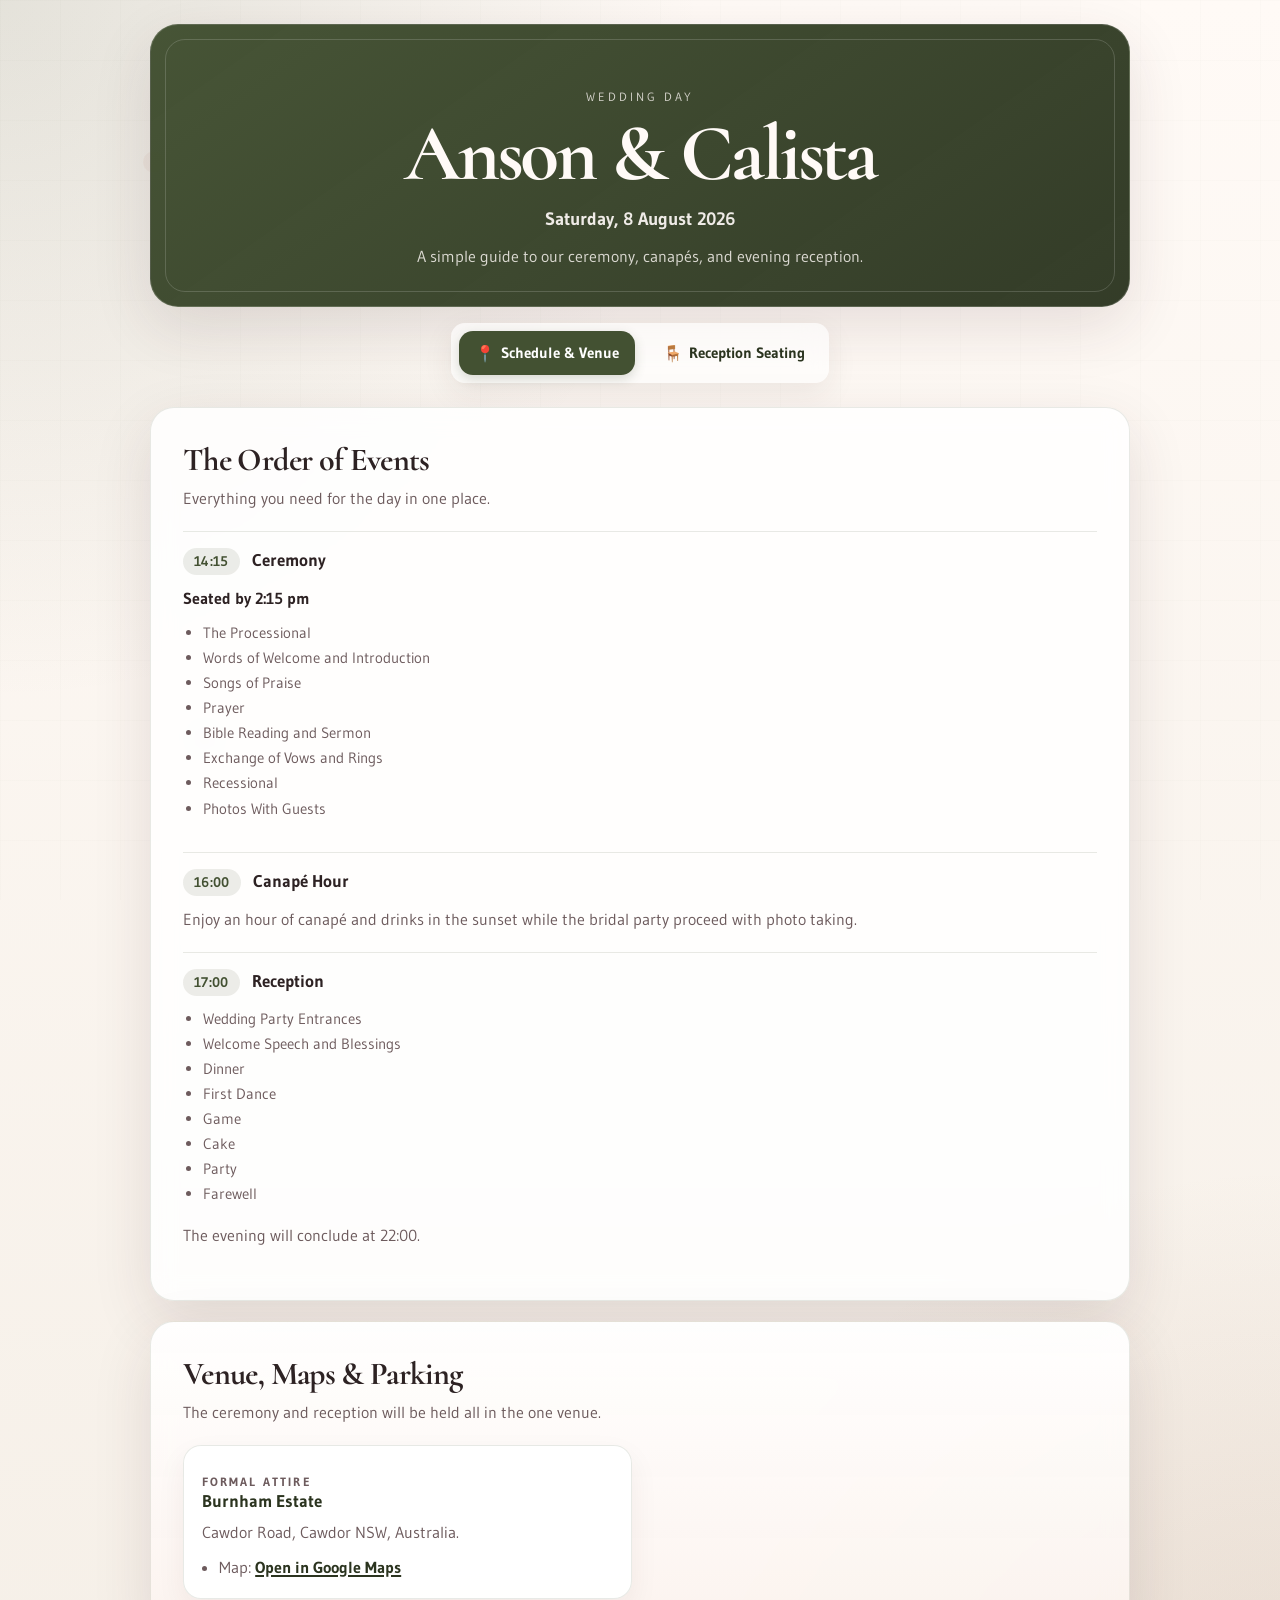
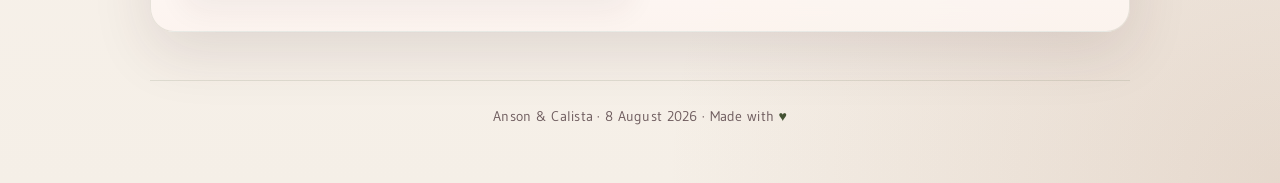
==== index.html @ cc0a95e4 "Update to emoji display and floorplan.jpg" ====
<!DOCTYPE html>
<html lang="en">

<head>
    <meta charset="UTF-8">
    <meta name="viewport" content="width=device-width, initial-scale=1.0">
    <title>Reception | Anson &amp; Calista</title>
    <meta name="theme-color" content="#7a2230">
    <link rel="preconnect" href="https://fonts.googleapis.com">
    <link rel="preconnect" href="https://fonts.gstatic.com" crossorigin>
    <link
        href="https://fonts.googleapis.com/css2?family=Battambang:wght@400;700&family=Gudea:wght@400;600;700&family=Cormorant:wght@400;700&display=swap"
        rel="stylesheet">
    <link rel="stylesheet" href="style.css">
    <style>
        #lang-toggle {
            display: none !important;
        }
    </style>
</head>

<body>
    <header class="hero hero-maroon">
        <p class="eyebrow">Wedding Day</p>
        <h1>Anson &amp; Calista</h1>
        <p class="date">Saturday, 8 August 2026</p>
        <p class="subtitle">A simple guide to our ceremony, canapés, and evening reception.</p>
    </header>

    <nav class="top-nav">
        <a href="index.html" class="active"><i class="nav-icon">📍 </i><span>Schedule &amp; Venue</span></a>
        <a href="seating.html"><i class="nav-icon">🪑</i><span data-i18n="nav-seating">Reception Seating</span></a>
    </nav>

    <main class="container flow-layout">
        <section class="panel fade-in" style="--delay: 0s">
            <div class="section-heading">
                <h2>The Order of Events</h2>
                <p>Everything you need for the day in one place.</p>
            </div>

            <div class="schedule-item">
                <h3><span class="time-pill">14:15</span> Ceremony</h3>
                <p><strong>Seated by 2:15 pm</strong></p>
                <ul
                    style="padding-left: 1.25rem; font-family: 'Gudea', sans-serif; font-size: 0.95rem; color: var(--muted); line-height: 1.65; margin-top: 0.5rem;">
                    <li>The Processional</li>
                    <li>Words of Welcome and Introduction</li>
                    <li>Songs of Praise</li>
                    <li>Prayer</li>
                    <li>Bible Reading and Sermon</li>
                    <li>Exchange of Vows and Rings</li>
                    <li>Recessional</li>
                    <li>Photos With Guests</li>
                </ul>
            </div>

            <div class="schedule-item">
                <h3><span class="time-pill">16:00</span> Canapé Hour</h3>
                <p>Enjoy an hour of canapé and drinks in the sunset while the bridal party proceed with photo taking.
                </p>
            </div>

            <div class="schedule-item">
                <h3><span class="time-pill">17:00</span> Reception</h3>
                <ul
                    style="padding-left: 1.25rem; font-family: 'Gudea', sans-serif; font-size: 0.95rem; color: var(--muted); line-height: 1.65; margin-top: 0.5rem;">
                    <li>Wedding Party Entrances</li>
                    <li>Welcome Speech and Blessings</li>
                    <li>Dinner</li>
                    <li>First Dance</li>
                    <li>Game</li>
                    <li>Cake</li>
                    <li>Party</li>
                    <li>Farewell</li>
                </ul>
                <p style="margin-top: 0.5rem;">The evening will conclude at 22:00.</p>
            </div>
        </section>

        <section class="panel venue-panel fade-in" style="--delay: 0.1s">
            <div class="section-heading">
                <h2>Venue, Maps &amp; Parking</h2>
                <p>The ceremony and reception will be held all in the one venue.</p>
            </div>

            <div class="venue-grid">
                <article class="venue-card">
                    <p class="venue-label">Formal Attire</p>
                    <h3>Burnham Estate</h3>
                    <p>Cawdor Road, Cawdor NSW, Australia.</p>
                    <ul class="info-list">
                        <li><span>Map:</span> <a
                                href="https://www.google.com/maps/place/Burnham+Estate/@-34.0811086,150.6763305,17z/data=!3m1!4b1!4m6!3m5!1s0x6b12fa01caa38a05:0xdce3cdbed5970e9a!8m2!3d-34.0811086!4d150.6763305!16s%2Fg%2F11bw5zt7sg?entry=ttu&g_ep=EgoyMDI2MDcwNi4wIKXMDSoASAFQAw%3D%3D"
                                target="_blank" rel="noopener noreferrer">Open in Google Maps</a></li>
                    </ul>
                </article>
            </div>
        </section>
    </main>

    <footer>
        <span>Anson &amp; Calista &middot; 8 August 2026 &middot; Made with</span> <i class="footer-heart">&hearts;</i>
    </footer>

    <script src="../translations.js"></script>
    <script>
        // â”€â”€ Scroll fade-in â”€â”€
        (function () {
            const observer = new IntersectionObserver((entries) => {
                entries.forEach(entry => {
                    if (entry.isIntersecting) {
                        entry.target.classList.add('visible');
                        observer.unobserve(entry.target);
                    }
                });
            }, { threshold: 0.08 });

            document.querySelectorAll('.fade-in').forEach(el => observer.observe(el));
        })();
    </script>
</body>

</html>
---- style.css ----
﻿:root {
    --bg: #f5efe7;
    --surface: rgba(255, 255, 255, 0.86);
    --surface-strong: #ffffff;
    --text: #2d2223;
    --muted: #6d5b5d;
    --brand: #435132;
    --brand-dark: #2b341f;
    --border: rgba(67, 81, 50, 0.12);
    --shadow: 0 20px 60px rgba(68, 35, 40, 0.12);
}

* {
    box-sizing: border-box;
}

body {
    margin: 0;
    min-height: 100vh;
    font-family: "Cormorant", Georgia, serif;
    color: var(--text);
    text-align: center;
    background:
        radial-gradient(circle at top left, rgba(67, 81, 50, 0.14), transparent 32%),
        radial-gradient(circle at bottom right, rgba(160, 115, 87, 0.18), transparent 28%),
        linear-gradient(180deg, #fffaf6 0%, var(--bg) 100%);
}

body::before {
    content: "";
    position: fixed;
    inset: 0;
    pointer-events: none;
    background-image:
        radial-gradient(circle at 12% 18%, rgba(196, 151, 120, 0.22) 0 10px, transparent 11px),
        radial-gradient(circle at 84% 12%, rgba(67, 81, 50, 0.18) 0 14px, transparent 15px),
        radial-gradient(circle at 16% 82%, rgba(67, 81, 50, 0.14) 0 12px, transparent 13px),
        radial-gradient(circle at 78% 78%, rgba(196, 151, 120, 0.18) 0 11px, transparent 12px),
        linear-gradient(rgba(67, 81, 50, 0.03) 1px, transparent 1px),
        linear-gradient(90deg, rgba(67, 81, 50, 0.03) 1px, transparent 1px);
    background-size: 100% 100%, 100% 100%, 100% 100%, 100% 100%, 60px 60px, 60px 60px;
    opacity: 0.38;
}

.hero,
.top-nav,
.container,
footer {
    position: relative;
    z-index: 1;
}

/* â”€â”€â”€ Hero â”€â”€â”€ */

.hero {
    max-width: 980px;
    margin: 1.5rem auto 0;
    padding: 4rem 1.5rem 2.25rem;
    color: #fffaf7;
    background: linear-gradient(145deg, rgba(40, 24, 22, 0.18), rgba(40, 24, 22, 0.34));
    border: 1px solid rgba(255, 255, 255, 0.16);
    border-radius: 28px;
    box-shadow: var(--shadow);
    overflow: hidden;
}

.hero-photo {
    min-height: 42rem;
    display: flex;
    align-items: flex-end;
    justify-content: flex-start;
    background-image:
        linear-gradient(180deg, rgba(33, 18, 16, 0.08) 0%, rgba(33, 18, 16, 0.52) 100%),
        url("../images/CarmenVitou39.JPG");
    background-size: cover;
    background-position: center center;
}

.hero-maroon {
    background: linear-gradient(145deg, rgba(67, 81, 50, 0.98), rgba(43, 52, 31, 0.96));
}

.hero-menu {
    background:
        radial-gradient(ellipse at 20% 0%, rgba(196, 130, 100, 0.35) 0%, transparent 50%),
        radial-gradient(ellipse at 80% 100%, rgba(160, 90, 70, 0.25) 0%, transparent 50%),
        radial-gradient(circle at 50% 50%, rgba(255, 255, 255, 0.06) 0%, transparent 70%),
        linear-gradient(145deg, #435132 0%, #2b341f 40%, #3d1018 70%, #4a1a24 100%);
}

.hero-menu::before {
    content: "";
    position: absolute;
    inset: 0;
    background-image:
        radial-gradient(circle at 25% 30%, rgba(255, 215, 180, 0.08) 0 60px, transparent 61px),
        radial-gradient(circle at 75% 70%, rgba(255, 215, 180, 0.06) 0 40px, transparent 41px),
        radial-gradient(circle at 50% 10%, rgba(255, 255, 255, 0.04) 0 30px, transparent 31px);
    pointer-events: none;
    border-radius: 28px;
}

.hero-copy {
    position: relative;
    z-index: 1;
    width: min(100%, 36rem);
    text-align: left;
    padding: 1.2rem 1rem 1rem 0.25rem;
}

/* Hero text entrance animation */
@keyframes heroSlideUp {
    from {
        opacity: 0;
        transform: translateY(28px);
    }

    to {
        opacity: 1;
        transform: translateY(0);
    }
}

.hero-copy>* {
    animation: heroSlideUp 0.8s cubic-bezier(0.22, 1, 0.36, 1) both;
}

.hero-copy> :nth-child(1) {
    animation-delay: 0.1s;
}

.hero-copy> :nth-child(2) {
    animation-delay: 0.25s;
}

.hero-copy> :nth-child(3) {
    animation-delay: 0.4s;
}

.hero-copy> :nth-child(4) {
    animation-delay: 0.55s;
}

.hero-copy> :nth-child(5) {
    animation-delay: 0.7s;
}

.hero::after {
    content: "";
    position: absolute;
    inset: 14px;
    border: 1px solid rgba(255, 255, 255, 0.16);
    border-radius: 20px;
    pointer-events: none;
}

/* â”€â”€â”€ Typography â”€â”€â”€ */

.eyebrow,
.date,
.subtitle,
.section-heading p,
.search-hint,
.empty-state,
.schedule-item p,
.party-grid p,
.top-nav a,
.search-label {
    font-family: "Gudea", "Helvetica Neue", Arial, sans-serif;
}

.eyebrow {
    margin: 0 0 0.75rem;
    text-transform: uppercase;
    letter-spacing: 0.24em;
    font-size: 0.78rem;
    color: rgba(255, 250, 247, 0.78);
}

.hero h1 {
    margin: 0;
    font-size: clamp(2.8rem, 7vw, 5rem);
    line-height: 0.95;
    letter-spacing: -0.04em;
}

.date {
    margin: 1rem 0 0;
    font-size: 1.1rem;
    font-weight: 700;
    color: rgba(255, 250, 247, 0.92);
}

.subtitle {
    max-width: 38rem;
    margin: 0.8rem auto 0;
    font-size: 1rem;
    line-height: 1.7;
    color: rgba(255, 250, 247, 0.82);
}

/* â”€â”€â”€ Countdown â”€â”€â”€ */

.countdown {
    display: flex;
    gap: 0.6rem;
    margin-top: 1.4rem;
    flex-wrap: wrap;
}

.countdown-box {
    display: flex;
    flex-direction: column;
    align-items: center;
    justify-content: center;
    min-width: 4.2rem;
    padding: 0.65rem 0.8rem 0.55rem;
    border-radius: 14px;
    background: rgba(255, 255, 255, 0.12);
    backdrop-filter: blur(10px);
    border: 1px solid rgba(255, 255, 255, 0.18);
}

.countdown-num {
    font-family: "Cormorant", Georgia, serif;
    font-size: 1.6rem;
    font-weight: 700;
    line-height: 1.1;
    color: #fff;
}

.countdown-label {
    font-family: "Gudea", "Helvetica Neue", Arial, sans-serif;
    font-size: 0.65rem;
    font-weight: 600;
    text-transform: uppercase;
    letter-spacing: 0.12em;
    color: rgba(255, 250, 247, 0.7);
    margin-top: 0.2rem;
}

/* â”€â”€â”€ Nav â”€â”€â”€ */

.top-nav {
    display: inline-flex;
    flex-wrap: wrap;
    justify-content: center;
    gap: 0.75rem;
    margin: 1rem auto 0;
    padding: 0.5rem;
    border-radius: 14px;
    background: rgba(255, 255, 255, 0.64);
    backdrop-filter: blur(14px);
    box-shadow: 0 10px 30px rgba(68, 35, 40, 0.08);
}

.top-nav a {
    display: inline-flex;
    align-items: center;
    justify-content: center;
    min-height: 2.75rem;
    padding: 0.7rem 1rem;
    border-radius: 14px;
    color: var(--brand-dark);
    text-decoration: none;
    font-size: 0.95rem;
    font-weight: 700;
    transition: transform 150ms ease, background-color 150ms ease, color 150ms ease, box-shadow 150ms ease;
}

.top-nav a:hover,
.top-nav a:focus-visible {
    color: #fff;
    background: var(--brand);
    transform: translateY(-1px);
    box-shadow: 0 4px 12px rgba(67, 81, 50, 0.25);
    outline: none;
}

.top-nav a.active {
    color: #fff;
    background: var(--brand);
    box-shadow: 0 4px 12px rgba(67, 81, 50, 0.2);
}

.nav-icon {
    margin-right: 0.35rem;
    font-style: normal;
    font-size: 1rem;
}

.nav-back {
    border-right: 1px solid rgba(67, 81, 50, 0.15);
    padding-right: 1.2rem;
    margin-right: 0.15rem;
    opacity: 0.82;
    transition: opacity 150ms ease, transform 150ms ease, background-color 150ms ease, color 150ms ease, box-shadow 150ms ease;
}

.nav-back:hover,
.nav-back:focus-visible {
    opacity: 1;
}

/* â”€â”€â”€ Container / Layout â”€â”€â”€ */

.container {
    width: min(100% - 2rem, 980px);
    margin: 1.5rem auto 3rem;
    display: grid;
    gap: 1.25rem;
}

.flow-layout {
    grid-template-columns: 1fr;
}

/* â”€â”€â”€ Panels â”€â”€â”€ */

.panel {
    padding: clamp(1.25rem, 3vw, 2rem);
    text-align: left;
    background: var(--surface);
    border: 1px solid var(--border);
    border-radius: 24px;
    box-shadow: var(--shadow);
    backdrop-filter: blur(12px);
}

.guest-search-panel {
    max-width: 720px;
    margin-inline: auto;
    text-align: center;
}

.guest-search-panel .section-heading,
.guest-search-panel .search-label,
.guest-search-panel .search-hint {
    text-align: center;
}

.guest-search-panel .search-label,
.guest-search-panel input[type="text"],
.guest-search-panel .results-shell {
    width: min(100%, 34rem);
    margin-inline: auto;
}

.guest-search-panel .results-shell {
    justify-items: center;
}

.guest-search-panel .table-result,
.guest-search-panel .empty-state {
    width: 100%;
    text-align: left;
}

.venue-panel {
    background: linear-gradient(180deg, rgba(255, 255, 255, 0.94), rgba(252, 244, 239, 0.92));
}

.soft-panel {
    background: linear-gradient(180deg, rgba(255, 255, 255, 0.92), rgba(255, 247, 242, 0.9));
}

.gallery-panel {
    background: linear-gradient(180deg, rgba(255, 255, 255, 0.9), rgba(255, 250, 246, 0.92));
}

.menu-panel {
    text-align: center;
}

.menu-image-wrap {
    width: min(100%, 620px);
    max-width: 620px;
    margin: 0 auto;
    border-radius: 20px;
    overflow: hidden;
    background: #0b1027;
    box-shadow: 0 18px 44px rgba(32, 20, 24, 0.16);
    border: 1px solid rgba(67, 81, 50, 0.12);
}

.menu-image-wrap img {
    display: block;
    width: 100%;
    height: auto;
    max-height: 82vh;
    object-fit: contain;
}

/* â”€â”€â”€ Section Headings â”€â”€â”€ */

.section-heading {
    margin-bottom: 1.2rem;
}

.section-heading h2 {
    margin: 0;
    font-size: clamp(1.5rem, 3vw, 2rem);
    letter-spacing: -0.02em;
}

.section-heading p {
    margin: 0.45rem 0 0;
    color: var(--muted);
    line-height: 1.6;
}

/* â”€â”€â”€ Schedule â”€â”€â”€ */

.schedule-item {
    padding: 1rem 0;
    border-top: 1px solid rgba(67, 81, 50, 0.12);
    transition: background-color 200ms ease;
}

.schedule-item:first-of-type {
    border-top: 0;
    padding-top: 0;
}

.schedule-item:hover {
    background: rgba(67, 81, 50, 0.03);
    border-radius: 12px;
    padding-left: 0.75rem;
    padding-right: 0.75rem;
    margin-left: -0.75rem;
    margin-right: -0.75rem;
}

.schedule-item h3 {
    margin: 0 0 0.6rem;
    font-family: "Gudea", "Helvetica Neue", Arial, sans-serif;
    font-size: 1.08rem;
    line-height: 1.4;
}

.time-pill {
    display: inline-flex;
    align-items: center;
    padding: 0.25rem 0.7rem;
    margin-right: 0.5rem;
    border-radius: 999px;
    background: rgba(67, 81, 50, 0.1);
    color: var(--brand);
    font-size: 0.86rem;
    font-weight: 700;
    letter-spacing: 0.02em;
}

.schedule-item p,
.party-grid p {
    margin: 0.2rem 0;
    line-height: 1.7;
    color: var(--muted);
}

/* â”€â”€â”€ Wedding Party â”€â”€â”€ */

.party-section-title {
    margin: 2.2rem 0 0.8rem;
    font-family: "Cormorant", Georgia, serif;
    font-size: 1.4rem;
    color: var(--brand-dark);
}

.party-grid {
    display: grid;
    gap: 0.75rem;
}

.party-grid p {
    margin: 0;
    padding: 1rem 1.1rem;
    background: rgba(67, 81, 50, 0.06);
    border: 1px solid rgba(67, 81, 50, 0.08);
    border-radius: 16px;
    color: var(--text);
    transition: transform 200ms ease, box-shadow 200ms ease;
}

.party-grid p:hover {
    transform: translateY(-2px);
    box-shadow: 0 8px 20px rgba(68, 35, 40, 0.1);
}

/* â”€â”€â”€ Search â”€â”€â”€ */

.search-label {
    display: block;
    margin: 0 0 0.5rem;
    font-size: 0.95rem;
    font-weight: 700;
    color: var(--brand-dark);
}

input[type="text"] {
    width: 100%;
    min-height: 3.25rem;
    padding: 0.9rem 1rem;
    border: 1px solid rgba(67, 81, 50, 0.2);
    border-radius: 14px;
    background: rgba(255, 255, 255, 0.95);
    color: var(--text);
    font-family: "Gudea", "Helvetica Neue", Arial, sans-serif;
    font-size: 1rem;
    box-shadow: inset 0 1px 0 rgba(255, 255, 255, 0.85);
    transition: border-color 150ms ease, box-shadow 150ms ease, transform 150ms ease;
}

input[type="text"]:focus {
    outline: none;
    border-color: var(--brand);
    box-shadow: 0 0 0 4px rgba(67, 81, 50, 0.12);
}

.search-hint {
    margin: 0.7rem 0 1rem;
    color: var(--muted);
    font-size: 0.92rem;
}

.results-shell {
    display: grid;
    gap: 0.75rem;
}

/* â”€â”€â”€ Search results with animation â”€â”€â”€ */

@keyframes resultSlideIn {
    from {
        opacity: 0;
        transform: translateY(12px);
    }

    to {
        opacity: 1;
        transform: translateY(0);
    }
}

.table-result {
    padding: 1rem 1.1rem;
    background: var(--surface-strong);
    border: 1px solid rgba(67, 81, 50, 0.12);
    border-radius: 16px;
    box-shadow: 0 12px 30px rgba(68, 35, 40, 0.06);
    text-align: left;
    animation: resultSlideIn 0.35s cubic-bezier(0.22, 1, 0.36, 1) both;
}

.table-result:nth-child(2) {
    animation-delay: 0.08s;
}

.table-result:nth-child(3) {
    animation-delay: 0.16s;
}

.table-result h3 {
    margin: 0 0 0.5rem;
    font-family: "Gudea", "Helvetica Neue", Arial, sans-serif;
    font-size: 1.05rem;
    color: var(--brand-dark);
}

.table-result p {
    margin: 0;
    color: var(--muted);
    line-height: 1.6;
}

mark {
    background: rgba(67, 81, 50, 0.14);
    color: var(--brand-dark);
    font-weight: 700;
    border-radius: 3px;
    padding: 0.05em 0.2em;
}

.empty-state {
    margin: 0;
    padding: 1rem 1.1rem;
    border-radius: 16px;
    background: rgba(67, 81, 50, 0.06);
    border: 1px dashed rgba(67, 81, 50, 0.18);
    color: var(--muted);
    text-align: center;
    animation: resultSlideIn 0.3s cubic-bezier(0.22, 1, 0.36, 1) both;
}

/* â”€â”€â”€ Photo Grid & Lightbox â”€â”€â”€ */

.photo-grid {
    display: grid;
    gap: 1rem;
}

.photo-card {
    margin: 0;
    overflow: hidden;
    border-radius: 20px;
    background: #fff;
    border: 1px solid rgba(67, 81, 50, 0.12);
    box-shadow: 0 16px 36px rgba(68, 35, 40, 0.08);
    cursor: pointer;
    transition: transform 300ms ease, box-shadow 300ms ease;
}

.photo-card:hover {
    transform: translateY(-4px);
    box-shadow: 0 22px 48px rgba(68, 35, 40, 0.14);
}

.photo-card img {
    display: block;
    width: 100%;
    height: 100%;
    aspect-ratio: 4 / 5;
    object-fit: cover;
    transition: transform 0.5s cubic-bezier(0.22, 1, 0.36, 1);
}

.photo-card:hover img {
    transform: scale(1.06);
}

.photo-card-large img {
    aspect-ratio: 4 / 5;
}

.photo-card figcaption {
    padding: 0.8rem 0.95rem 0.95rem;
    font-family: "Gudea", "Helvetica Neue", Arial, sans-serif;
    font-size: 0.92rem;
    color: var(--muted);
    text-align: left;
}

/* Lightbox */
.lightbox-overlay {
    position: fixed;
    inset: 0;
    z-index: 1000;
    display: flex;
    align-items: center;
    justify-content: center;
    background: rgba(20, 10, 12, 0.88);
    backdrop-filter: blur(12px);
    opacity: 0;
    visibility: hidden;
    transition: opacity 0.3s ease, visibility 0.3s ease;
    cursor: zoom-out;
}

.lightbox-overlay.open {
    opacity: 1;
    visibility: visible;
}

.lightbox-overlay img {
    max-width: 90vw;
    max-height: 88vh;
    border-radius: 16px;
    box-shadow: 0 30px 80px rgba(0, 0, 0, 0.4);
    transform: scale(0.92);
    transition: transform 0.35s cubic-bezier(0.22, 1, 0.36, 1);
}

.lightbox-overlay.open img {
    transform: scale(1);
}

.lightbox-close {
    position: absolute;
    top: 1.2rem;
    right: 1.5rem;
    width: 44px;
    height: 44px;
    border: none;
    border-radius: 50%;
    background: rgba(255, 255, 255, 0.15);
    color: #fff;
    font-size: 1.5rem;
    cursor: pointer;
    display: flex;
    align-items: center;
    justify-content: center;
    transition: background 200ms ease;
    backdrop-filter: blur(8px);
}

.lightbox-close:hover {
    background: rgba(255, 255, 255, 0.28);
}

/* â”€â”€â”€ Venue Grid â”€â”€â”€ */

.venue-grid {
    display: grid;
    gap: 1rem;
}

.venue-card {
    padding: 1.1rem;
    border-radius: 18px;
    background: rgba(255, 255, 255, 0.94);
    border: 1px solid rgba(67, 81, 50, 0.12);
    box-shadow: 0 12px 30px rgba(68, 35, 40, 0.06);
    transition: transform 250ms ease, box-shadow 250ms ease;
}

.venue-card:hover {
    transform: translateY(-3px);
    box-shadow: 0 18px 40px rgba(68, 35, 40, 0.12);
}

.venue-card h3 {
    margin: 0;
    font-family: "Gudea", "Helvetica Neue", Arial, sans-serif;
    font-size: 1.05rem;
    color: var(--brand-dark);
}

.venue-label {
    margin: 0 0 0.45rem;
    text-transform: uppercase;
    letter-spacing: 0.18em;
    font-size: 0.75rem;
    font-weight: 700;
    color: var(--brand);
}

.venue-card p,
.info-list {
    margin: 0.5rem 0 0;
    font-family: "Gudea", "Helvetica Neue", Arial, sans-serif;
    line-height: 1.65;
    color: var(--muted);
}

.info-list {
    padding-left: 1.1rem;
}

.info-list li+li {
    margin-top: 0.45rem;
}

.info-list a {
    color: var(--brand-dark);
    font-weight: 700;
    text-decoration-thickness: 2px;
    text-underline-offset: 0.15em;
    transition: color 150ms ease;
}

.info-list a:hover,
.info-list a:focus-visible {
    color: var(--brand);
}

strong {
    color: var(--text);
}

/* â”€â”€â”€ Song List â”€â”€â”€ */

.song-list {
    display: grid;
    gap: 0.75rem;
}

.song-item {
    display: flex;
    align-items: center;
    gap: 1rem;
    padding: 1rem 1.1rem;
    background: rgba(67, 81, 50, 0.04);
    border: 1px solid rgba(67, 81, 50, 0.08);
    border-radius: 16px;
    transition: transform 200ms ease, box-shadow 200ms ease, background-color 200ms ease;
}

.song-item:hover {
    transform: translateY(-2px);
    box-shadow: 0 8px 20px rgba(68, 35, 40, 0.1);
    background: rgba(67, 81, 50, 0.07);
}

.song-number {
    display: flex;
    align-items: center;
    justify-content: center;
    flex-shrink: 0;
    width: 2.6rem;
    height: 2.6rem;
    border-radius: 50%;
    background: linear-gradient(145deg, var(--brand), var(--brand-dark));
    color: #fff;
    font-family: "Cormorant", Georgia, serif;
    font-size: 1.15rem;
    font-weight: 700;
    box-shadow: 0 4px 12px rgba(67, 81, 50, 0.25);
}

.song-details {
    flex: 1;
}

.song-details h3 {
    margin: 0;
    font-family: "Gudea", "Helvetica Neue", Arial, sans-serif;
    font-size: 1.05rem;
    color: var(--brand-dark);
}

.song-meta {
    margin: 0.25rem 0 0;
    font-family: "Gudea", "Helvetica Neue", Arial, sans-serif;
    font-size: 0.92rem;
    color: var(--muted);
    line-height: 1.6;
    font-style: italic;
}

.song-lyrics {
    margin: 0.8rem 0 0;
    padding: 0.8rem 1rem;
    border-left: 3px solid var(--brand);
    background: rgba(67, 81, 50, 0.02);
    border-radius: 0 12px 12px 0;
    font-family: "Cormorant", Georgia, serif;
    font-size: 0.95rem;
    line-height: 1.6;
    color: var(--muted);
    white-space: pre-wrap;
}

/* â”€â”€â”€ Bible Reading Cards â”€â”€â”€ */

.reading-list {
    display: grid;
    gap: 1rem;
}

.reading-card {
    padding: 1.25rem 1.3rem;
    border-radius: 18px;
    background: rgba(255, 255, 255, 0.94);
    border: 1px solid rgba(67, 81, 50, 0.12);
    box-shadow: 0 12px 30px rgba(68, 35, 40, 0.06);
    transition: transform 250ms ease, box-shadow 250ms ease;
}

.reading-card:hover {
    transform: translateY(-3px);
    box-shadow: 0 18px 40px rgba(68, 35, 40, 0.12);
}

.reading-label {
    margin: 0 0 0.45rem;
    text-transform: uppercase;
    letter-spacing: 0.18em;
    font-family: "Gudea", "Helvetica Neue", Arial, sans-serif;
    font-size: 0.75rem;
    font-weight: 700;
    color: var(--brand);
}

.reading-card h3 {
    margin: 0 0 0.6rem;
    font-family: "Gudea", "Helvetica Neue", Arial, sans-serif;
    font-size: 1.08rem;
    color: var(--brand-dark);
}

.reading-text {
    margin: 0;
    padding: 0.9rem 1rem 0.9rem 1.2rem;
    border-left: 3px solid var(--brand);
    border-radius: 0 12px 12px 0;
    background: rgba(67, 81, 50, 0.04);
    font-family: "Cormorant", Georgia, serif;
    font-size: 1rem;
    font-style: italic;
    line-height: 1.75;
    color: var(--muted);
}

.reading-heading {
    margin: 0 0 0.6rem;
    font-family: "Gudea", "Helvetica Neue", Arial, sans-serif;
    font-size: 0.92rem;
    font-style: italic;
    color: var(--muted);
}

.reading-text sup {
    font-size: 0.7em;
    font-weight: 700;
    font-style: normal;
    color: var(--brand);
    margin-right: 0.08em;
    vertical-align: super;
    line-height: 0;
}

/* â”€â”€â”€ Fade-in scroll animation â”€â”€â”€ */

.fade-in {
    opacity: 0;
    transform: translateY(24px);
    transition: opacity 0.7s cubic-bezier(0.22, 1, 0.36, 1),
        transform 0.7s cubic-bezier(0.22, 1, 0.36, 1);
    transition-delay: var(--delay, 0s);
}

.fade-in.visible {
    opacity: 1;
    transform: translateY(0);
}

/* â”€â”€â”€ Footer â”€â”€â”€ */

footer {
    max-width: 980px;
    margin: 0 auto 2rem;
    padding: 1.5rem 1rem;
    text-align: center;
    font-family: "Gudea", "Helvetica Neue", Arial, sans-serif;
    font-size: 0.88rem;
    color: var(--muted);
    border-top: 1px solid var(--border);
    letter-spacing: 0.02em;
    line-height: 1.6;
}

footer .footer-heart {
    color: var(--brand);
    font-style: normal;
}

/* â”€â”€â”€ Desktop â”€â”€â”€ */

@media (min-width: 840px) {
    .container {
        grid-template-columns: 1.4fr 0.9fr;
        align-items: start;
    }

    .flow-layout {
        grid-template-columns: 1fr;
    }

    .panel:first-child {
        min-height: 100%;
    }

    .venue-grid,
    .photo-grid {
        grid-template-columns: repeat(2, minmax(0, 1fr));
    }

    .photo-grid {
        grid-template-columns: 1.35fr 1fr 1fr;
    }

    .photo-card-large img {
        aspect-ratio: 4 / 5;
        min-height: 0;
    }
}

/* â”€â”€â”€ Mobile â”€â”€â”€ */

@media (max-width: 640px) {
    .hero {
        margin-top: 0.75rem;
        padding: 3rem 1.1rem 1.8rem;
        border-radius: 20px;
    }

    .top-nav {
        width: calc(100% - 1rem);
    }

    .top-nav a {
        flex: 1 1 100%;
    }

    .container {
        width: calc(100% - 1rem);
        margin-top: 1rem;
        margin-bottom: 2rem;
    }

    .hero-photo {
        min-height: 28rem;
        background-position: center top;
        background-image:
            linear-gradient(180deg, rgba(33, 18, 16, 0.12) 0%, rgba(33, 18, 16, 0.62) 100%),
            url("../images/CarmenVitou39.JPG");
    }

    .hero-copy {
        width: 100%;
        padding: 0.25rem 0.25rem 0.5rem;
    }

    .venue-card {
        padding: 1rem;
    }

    .photo-card img {
        aspect-ratio: 16 / 12;
    }

    .countdown {
        gap: 0.45rem;
    }

    .countdown-box {
        min-width: 3.6rem;
        padding: 0.5rem 0.6rem 0.4rem;
    }

    .countdown-num {
        font-size: 1.3rem;
    }

    footer {
        margin-bottom: 1.5rem;
        padding: 1.2rem 0.75rem;
    }
}

/* â”€â”€â”€ Language Toggle Button â”€â”€â”€ */

.lang-toggle {
    position: fixed;
    top: 1.1rem;
    right: 1.1rem;
    z-index: 900;
    display: inline-flex;
    align-items: center;
    gap: 0.4rem;
    padding: 0.55rem 1rem 0.55rem 0.75rem;
    border: 1px solid rgba(255, 255, 255, 0.28);
    border-radius: 999px;
    background: rgba(255, 255, 255, 0.72);
    backdrop-filter: blur(16px);
    -webkit-backdrop-filter: blur(16px);
    box-shadow:
        0 8px 28px rgba(68, 35, 40, 0.12),
        0 1px 3px rgba(0, 0, 0, 0.06);
    cursor: pointer;
    font-family: "Gudea", "Helvetica Neue", Arial, sans-serif;
    font-size: 0.88rem;
    font-weight: 700;
    color: var(--brand-dark);
    letter-spacing: 0.01em;
    transition:
        transform 200ms cubic-bezier(0.22, 1, 0.36, 1),
        box-shadow 200ms ease,
        background 200ms ease;
}

.lang-toggle:hover {
    transform: translateY(-2px) scale(1.03);
    box-shadow:
        0 12px 36px rgba(68, 35, 40, 0.18),
        0 2px 6px rgba(0, 0, 0, 0.08);
    background: rgba(255, 255, 255, 0.88);
}

.lang-toggle:active {
    transform: translateY(0) scale(0.97);
    box-shadow: 0 4px 14px rgba(68, 35, 40, 0.1);
}

.lang-toggle span {
    line-height: 1;
}

/* â”€â”€â”€ Khmer Language Overrides â”€â”€â”€ */

html[lang="km"] body {
    font-family: "Battambang", "Cormorant", Georgia, serif;
}

html[lang="km"] .hero h1 {
    font-family: "Battambang", "Cormorant", Georgia, serif;
    line-height: 1.15;
}

html[lang="km"] .countdown-num {
    font-family: "Battambang", "Cormorant", Georgia, serif;
}

html[lang="km"] .reading-text {
    font-family: "Battambang", "Cormorant", Georgia, serif;
    line-height: 1.9;
}

html[lang="km"] .eyebrow,
html[lang="km"] .date,
html[lang="km"] .subtitle,
html[lang="km"] .section-heading p,
html[lang="km"] .search-hint,
html[lang="km"] .empty-state,
html[lang="km"] .schedule-item p,
html[lang="km"] .party-grid p,
html[lang="km"] .top-nav a,
html[lang="km"] .search-label,
html[lang="km"] .schedule-item h3,
html[lang="km"] .venue-card h3,
html[lang="km"] .song-details h3,
html[lang="km"] .song-meta,
html[lang="km"] .reading-label,
html[lang="km"] .reading-card h3,
html[lang="km"] .table-result h3,
html[lang="km"] .table-result p,
html[lang="km"] .photo-card figcaption,
html[lang="km"] .venue-card p,
html[lang="km"] .venue-label,
html[lang="km"] .info-list,
html[lang="km"] footer {
    font-family: "Battambang", "Gudea", "Helvetica Neue", Arial, sans-serif;
}

html[lang="km"] input[type="text"] {
    font-family: "Battambang", "Gudea", "Helvetica Neue", Arial, sans-serif;
}

html[lang="km"] .section-heading h2 {
    font-family: "Battambang", "Cormorant", Georgia, serif;
}

/* Khmer text tends to be taller, bump line-heights slightly */
html[lang="km"] .subtitle,
html[lang="km"] .section-heading p,
html[lang="km"] .schedule-item p,
html[lang="km"] .party-grid p,
html[lang="km"] .venue-card p,
html[lang="km"] .info-list {
    line-height: 1.85;
}

@media (max-width: 640px) {
    .lang-toggle {
        top: 0.6rem;
        right: 0.6rem;
        padding: 0.45rem 0.8rem 0.45rem 0.6rem;
        font-size: 0.82rem;
    }
}
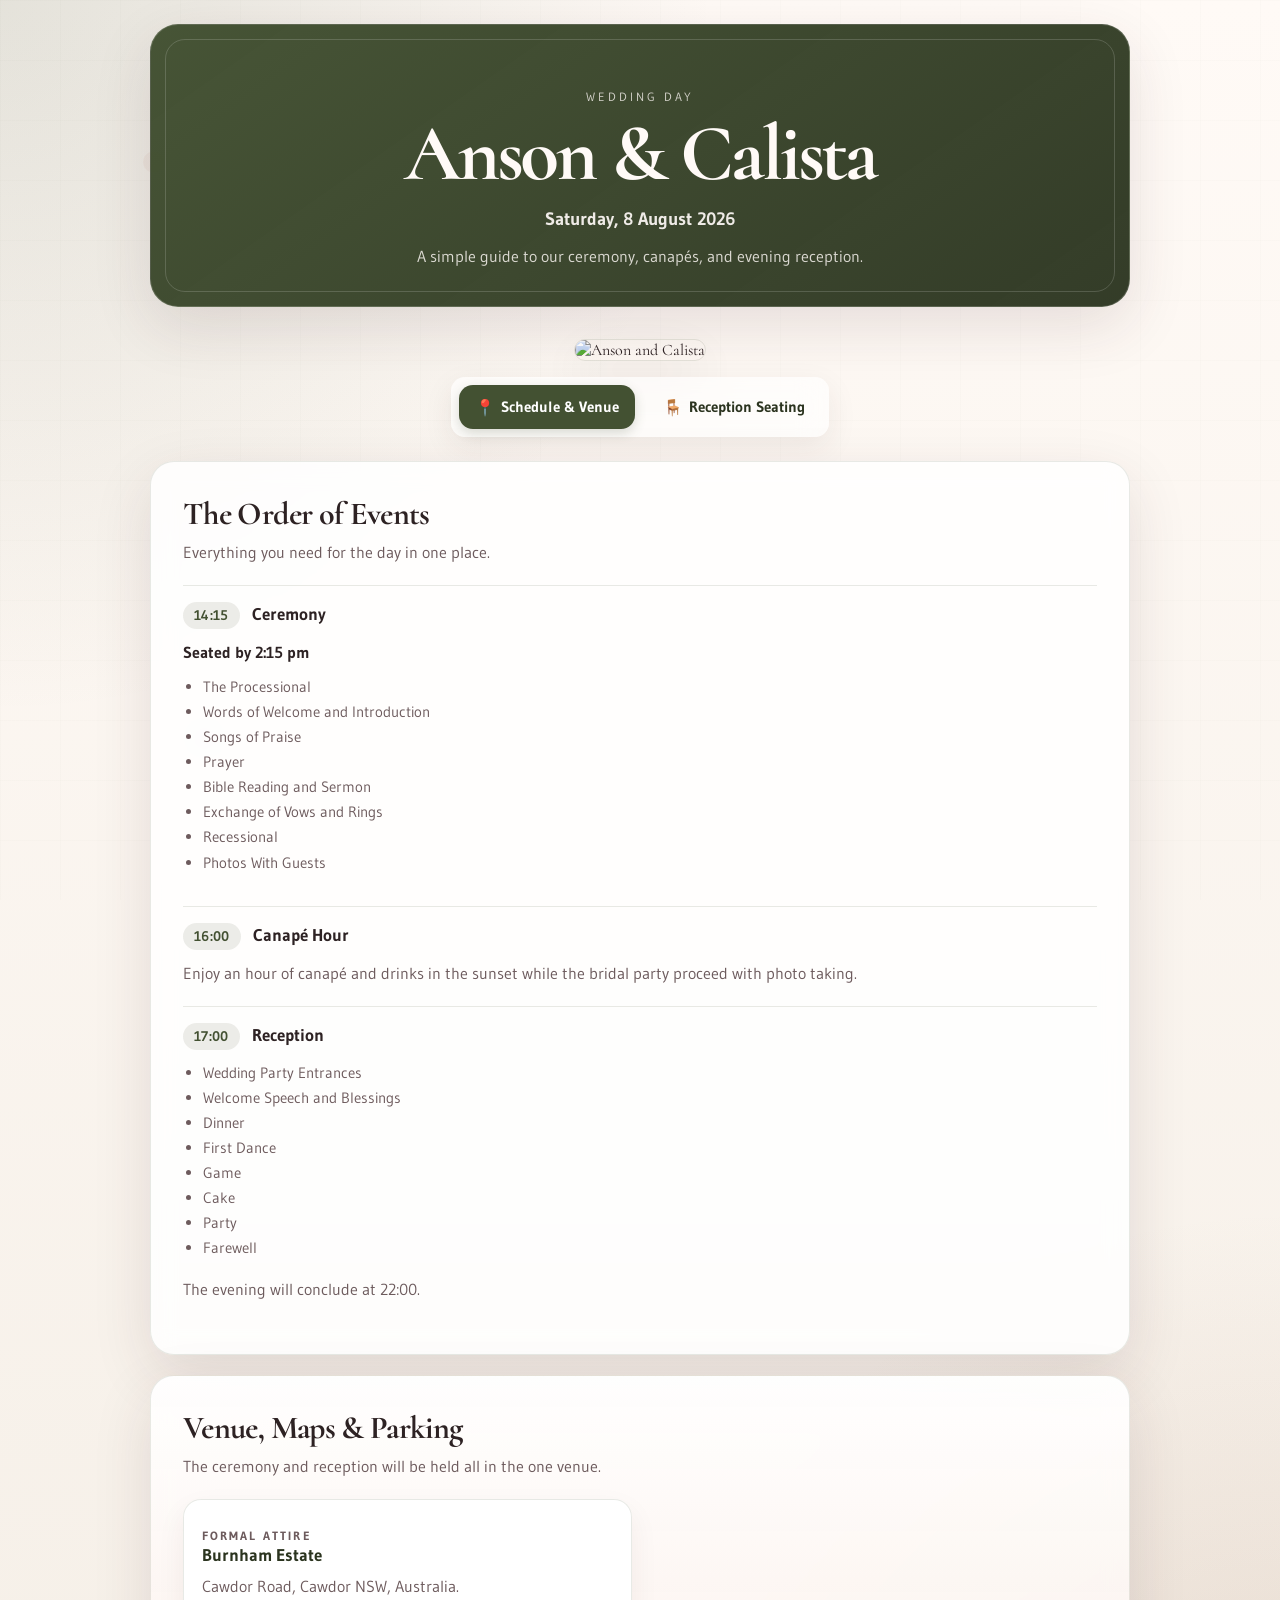
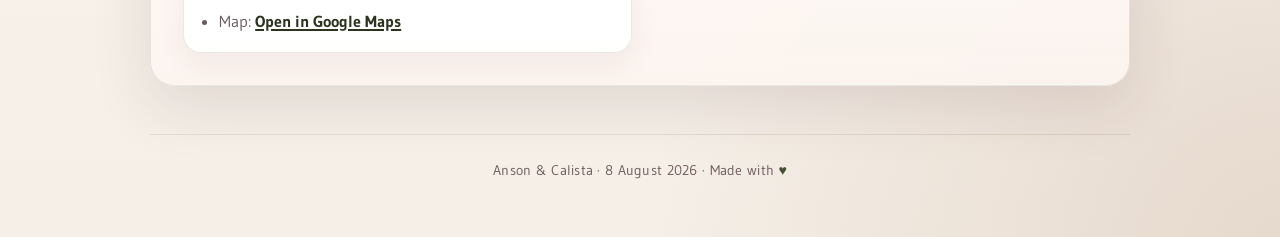
==== commit 0ead1d35: "Added hero image in index page" ====
--- a/index.html
+++ b/index.html
@@ -26,6 +26,12 @@
         <p class="date">Saturday, 8 August 2026</p>
         <p class="subtitle">A simple guide to our ceremony, canapés, and evening reception.</p>
     </header>
+
+    <div class="hero-image-wrapper fade-in"
+        style="margin: 2rem auto 0; width: min(100% - 2rem, 980px); text-align: center;">
+        <img src="../images/ansoncalistahero.jpeg" alt="Anson and Calista"
+            style="width: 100%; max-height: 60vh; object-fit: cover; border-radius: 24px; box-shadow: var(--shadow); border: 1px solid var(--border);">
+    </div>
 
     <nav class="top-nav">
         <a href="index.html" class="active"><i class="nav-icon">📍 </i><span>Schedule &amp; Venue</span></a>
@@ -121,4 +127,4 @@
     </script>
 </body>
 
-</html>
+</html>
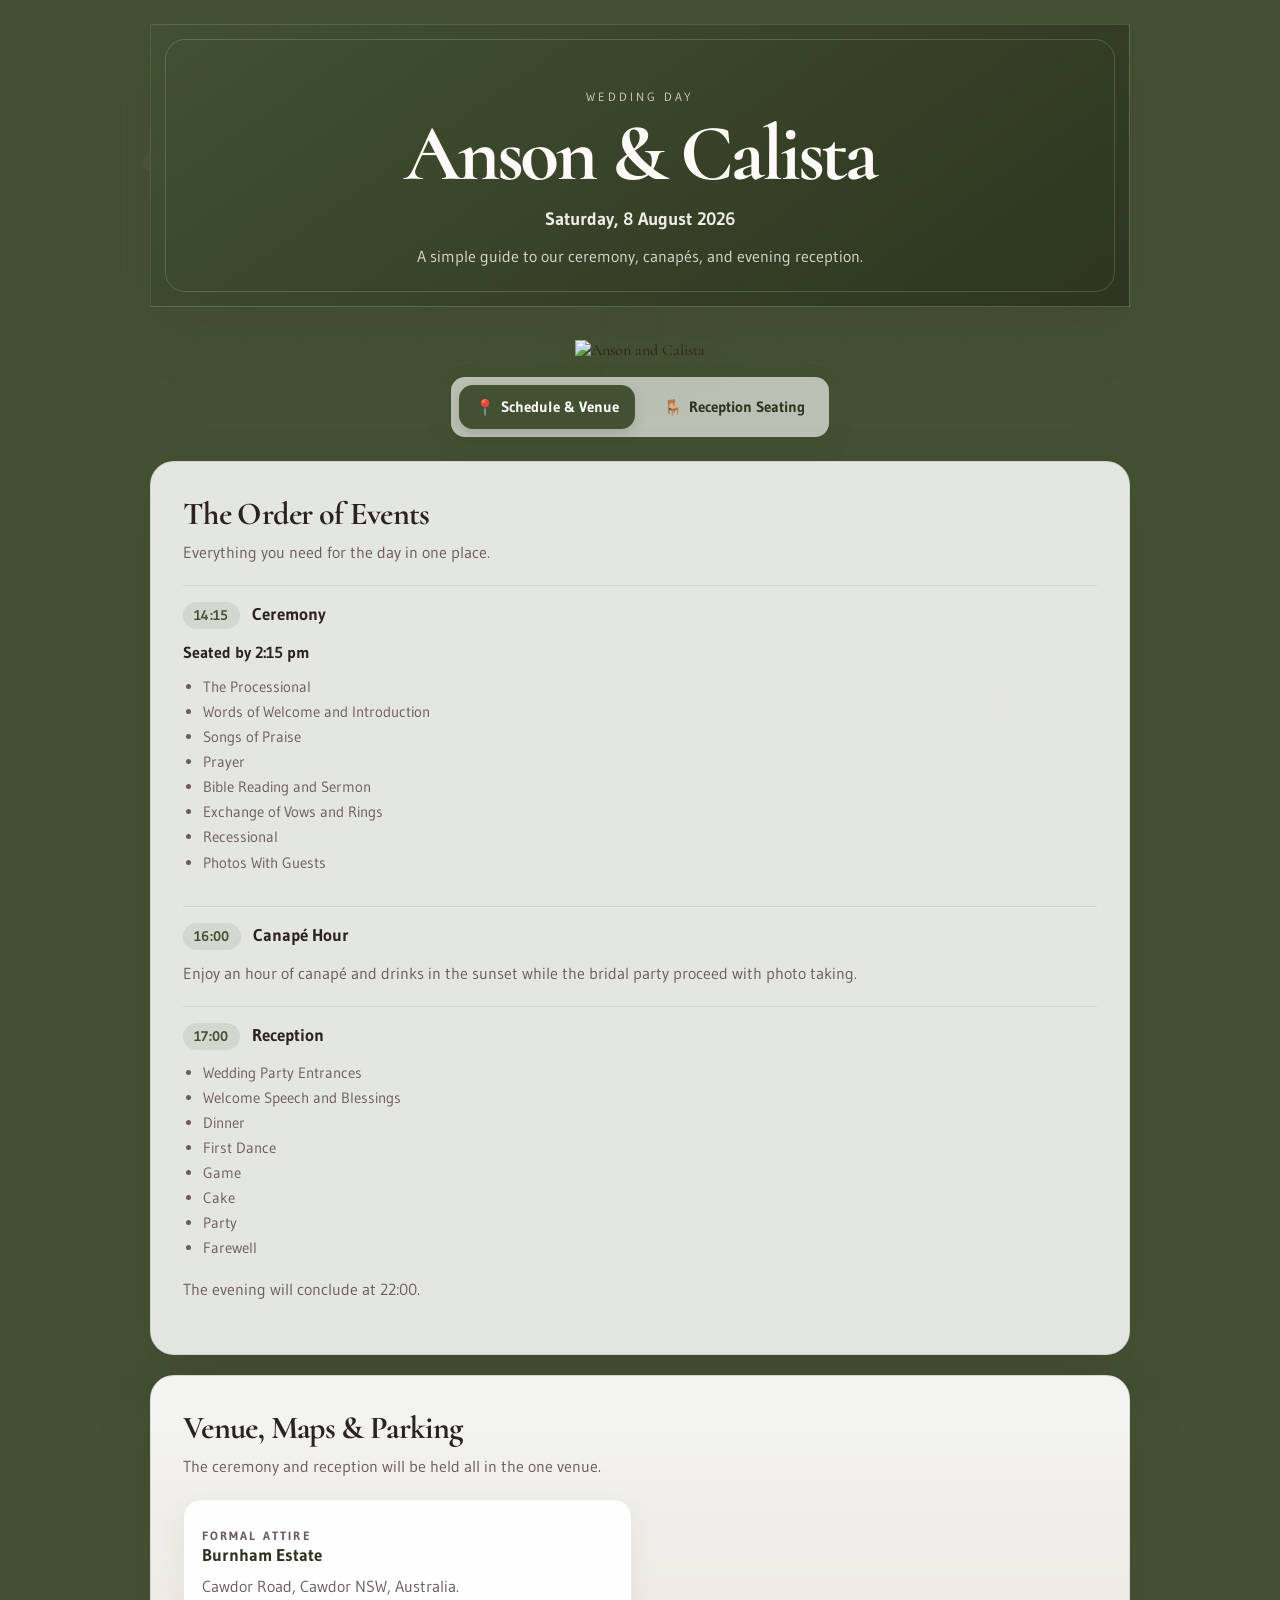
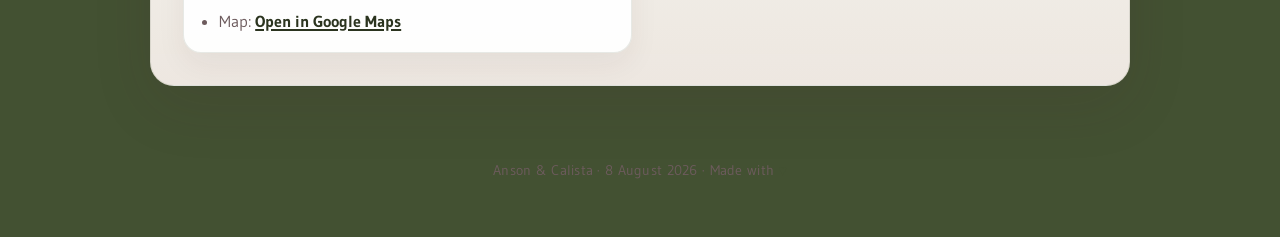
==== commit 150f8946: "Update to background colour and border radius of hero image" ====
--- a/index.html
+++ b/index.html
@@ -30,7 +30,7 @@
     <div class="hero-image-wrapper fade-in"
         style="margin: 2rem auto 0; width: min(100% - 2rem, 980px); text-align: center;">
         <img src="../images/ansoncalistahero.jpeg" alt="Anson and Calista"
-            style="width: 100%; max-height: 60vh; object-fit: cover; border-radius: 24px; box-shadow: var(--shadow); border: 1px solid var(--border);">
+            style="width: 100%; max-height: 60vh; object-fit: cover; box-shadow: var(--shadow); border: 1px solid var(--border);">
     </div>
 
     <nav class="top-nav">
--- a/style.css
+++ b/style.css
@@ -1,5 +1,5 @@
-﻿:root {
-    --bg: #f5efe7;
+:root {
+    --bg: #435132;
     --surface: rgba(255, 255, 255, 0.86);
     --surface-strong: #ffffff;
     --text: #2d2223;
@@ -20,10 +20,7 @@
     font-family: "Cormorant", Georgia, serif;
     color: var(--text);
     text-align: center;
-    background:
-        radial-gradient(circle at top left, rgba(67, 81, 50, 0.14), transparent 32%),
-        radial-gradient(circle at bottom right, rgba(160, 115, 87, 0.18), transparent 28%),
-        linear-gradient(180deg, #fffaf6 0%, var(--bg) 100%);
+    background: #435132;
 }
 
 body::before {
@@ -59,7 +56,6 @@
     color: #fffaf7;
     background: linear-gradient(145deg, rgba(40, 24, 22, 0.18), rgba(40, 24, 22, 0.34));
     border: 1px solid rgba(255, 255, 255, 0.16);
-    border-radius: 28px;
     box-shadow: var(--shadow);
     overflow: hidden;
 }
@@ -1157,6 +1153,4 @@
         padding: 0.45rem 0.8rem 0.45rem 0.6rem;
         font-size: 0.82rem;
     }
-}
-
-
+}
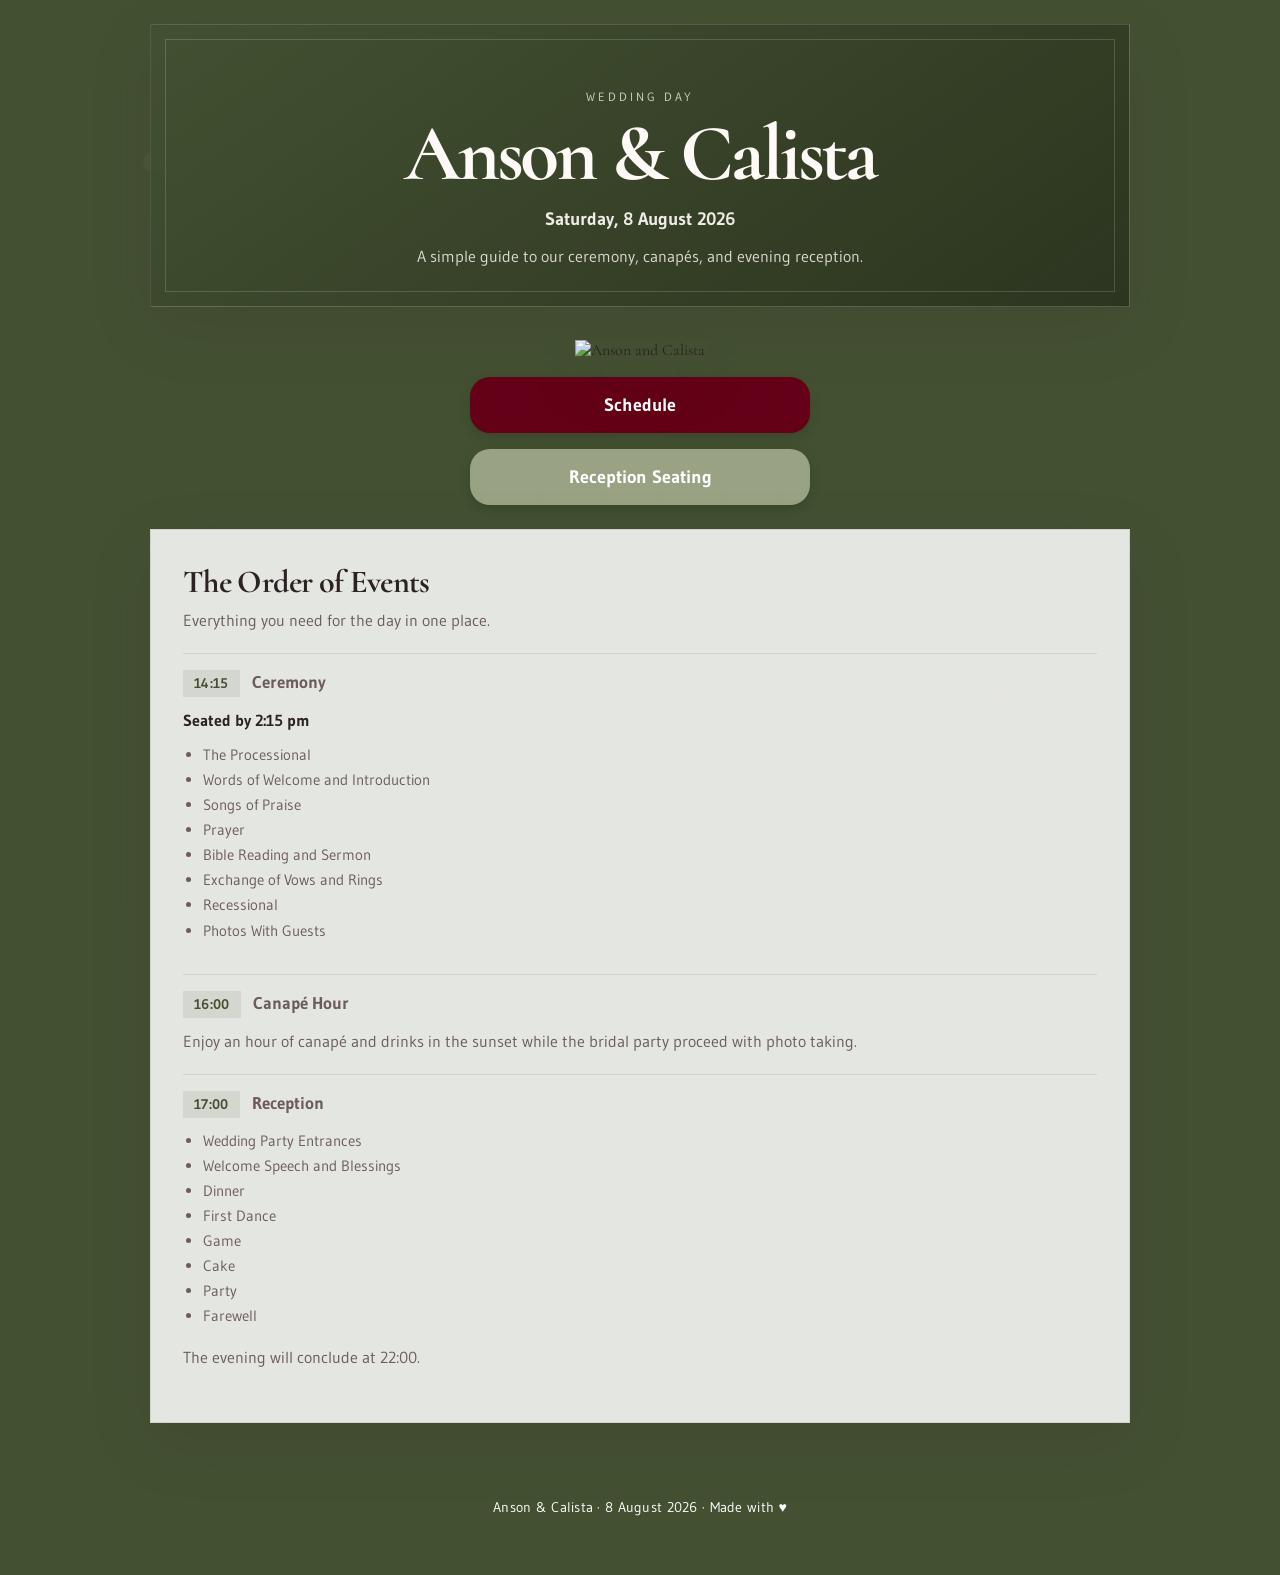
==== commit 064513ca: "Implement Calista's update request" ====
--- a/index.html
+++ b/index.html
@@ -4,7 +4,7 @@
 <head>
     <meta charset="UTF-8">
     <meta name="viewport" content="width=device-width, initial-scale=1.0">
-    <title>Reception | Anson &amp; Calista</title>
+    <title>canapé hour | Anson &amp; Calista</title>
     <meta name="theme-color" content="#7a2230">
     <link rel="preconnect" href="https://fonts.googleapis.com">
     <link rel="preconnect" href="https://fonts.gstatic.com" crossorigin>
@@ -33,9 +33,9 @@
             style="width: 100%; max-height: 60vh; object-fit: cover; box-shadow: var(--shadow); border: 1px solid var(--border);">
     </div>
 
-    <nav class="top-nav">
-        <a href="index.html" class="active"><i class="nav-icon">📍 </i><span>Schedule &amp; Venue</span></a>
-        <a href="seating.html"><i class="nav-icon">🪑</i><span data-i18n="nav-seating">Reception Seating</span></a>
+    <nav class="mockup-nav">
+        <a href="index.html" class="btn-schedule">Schedule</a>
+        <a href="seating.html" class="btn-reception">Reception Seating</a>
     </nav>
 
     <main class="container flow-layout">
@@ -83,26 +83,6 @@
                 <p style="margin-top: 0.5rem;">The evening will conclude at 22:00.</p>
             </div>
         </section>
-
-        <section class="panel venue-panel fade-in" style="--delay: 0.1s">
-            <div class="section-heading">
-                <h2>Venue, Maps &amp; Parking</h2>
-                <p>The ceremony and reception will be held all in the one venue.</p>
-            </div>
-
-            <div class="venue-grid">
-                <article class="venue-card">
-                    <p class="venue-label">Formal Attire</p>
-                    <h3>Burnham Estate</h3>
-                    <p>Cawdor Road, Cawdor NSW, Australia.</p>
-                    <ul class="info-list">
-                        <li><span>Map:</span> <a
-                                href="https://www.google.com/maps/place/Burnham+Estate/@-34.0811086,150.6763305,17z/data=!3m1!4b1!4m6!3m5!1s0x6b12fa01caa38a05:0xdce3cdbed5970e9a!8m2!3d-34.0811086!4d150.6763305!16s%2Fg%2F11bw5zt7sg?entry=ttu&g_ep=EgoyMDI2MDcwNi4wIKXMDSoASAFQAw%3D%3D"
-                                target="_blank" rel="noopener noreferrer">Open in Google Maps</a></li>
-                    </ul>
-                </article>
-            </div>
-        </section>
     </main>
 
     <footer>
--- a/style.css
+++ b/style.css
@@ -93,7 +93,6 @@
         radial-gradient(circle at 75% 70%, rgba(255, 215, 180, 0.06) 0 40px, transparent 41px),
         radial-gradient(circle at 50% 10%, rgba(255, 255, 255, 0.04) 0 30px, transparent 31px);
     pointer-events: none;
-    border-radius: 28px;
 }
 
 .hero-copy {
@@ -146,7 +145,6 @@
     position: absolute;
     inset: 14px;
     border: 1px solid rgba(255, 255, 255, 0.16);
-    border-radius: 20px;
     pointer-events: none;
 }
 
@@ -211,7 +209,6 @@
     justify-content: center;
     min-width: 4.2rem;
     padding: 0.65rem 0.8rem 0.55rem;
-    border-radius: 14px;
     background: rgba(255, 255, 255, 0.12);
     backdrop-filter: blur(10px);
     border: 1px solid rgba(255, 255, 255, 0.18);
@@ -244,8 +241,7 @@
     gap: 0.75rem;
     margin: 1rem auto 0;
     padding: 0.5rem;
-    border-radius: 14px;
-    background: rgba(255, 255, 255, 0.64);
+    background: #435132;
     backdrop-filter: blur(14px);
     box-shadow: 0 10px 30px rgba(68, 35, 40, 0.08);
 }
@@ -257,7 +253,7 @@
     min-height: 2.75rem;
     padding: 0.7rem 1rem;
     border-radius: 14px;
-    color: var(--brand-dark);
+    color: #fff;
     text-decoration: none;
     font-size: 0.95rem;
     font-weight: 700;
@@ -298,6 +294,48 @@
     opacity: 1;
 }
 
+.mockup-nav {
+    display: flex;
+    flex-direction: column;
+    align-items: center;
+    gap: 1rem;
+    margin: 1rem auto 0;
+    width: 100%;
+}
+
+.mockup-nav a {
+    display: inline-flex;
+    align-items: center;
+    justify-content: center;
+    min-height: 3.5rem;
+    width: min(100% - 3rem, 340px);
+    border-radius: 20px;
+    color: #fff;
+    text-decoration: none;
+    font-family: "Gudea", "Helvetica Neue", Arial, sans-serif;
+    font-size: 1.1rem;
+    font-weight: 700;
+    transition: transform 150ms ease, box-shadow 150ms ease, opacity 150ms ease;
+    box-shadow: 0 4px 12px rgba(0, 0, 0, 0.15);
+}
+
+.mockup-nav a:hover,
+.mockup-nav a:focus-visible {
+    transform: translateY(-2px);
+    box-shadow: 0 6px 16px rgba(0, 0, 0, 0.2);
+    color: #fff;
+    opacity: 0.95;
+    outline: none;
+}
+
+.btn-schedule {
+    background-color: #640017;
+}
+
+.btn-reception {
+    background-color: #9AA284;
+}
+
 /* â”€â”€â”€ Container / Layout â”€â”€â”€ */
 
 .container {
@@ -318,7 +356,6 @@
     text-align: left;
     background: var(--surface);
     border: 1px solid var(--border);
-    border-radius: 24px;
     box-shadow: var(--shadow);
     backdrop-filter: blur(12px);
 }
@@ -372,7 +409,6 @@
     width: min(100%, 620px);
     max-width: 620px;
     margin: 0 auto;
-    border-radius: 20px;
     overflow: hidden;
     background: #0b1027;
     box-shadow: 0 18px 44px rgba(32, 20, 24, 0.16);
@@ -420,7 +456,6 @@
 
 .schedule-item:hover {
     background: rgba(67, 81, 50, 0.03);
-    border-radius: 12px;
     padding-left: 0.75rem;
     padding-right: 0.75rem;
     margin-left: -0.75rem;
@@ -432,6 +467,7 @@
     font-family: "Gudea", "Helvetica Neue", Arial, sans-serif;
     font-size: 1.08rem;
     line-height: 1.4;
+    color: var(--muted);
 }
 
 .time-pill {
@@ -439,7 +475,6 @@
     align-items: center;
     padding: 0.25rem 0.7rem;
     margin-right: 0.5rem;
-    border-radius: 999px;
     background: rgba(67, 81, 50, 0.1);
     color: var(--brand);
     font-size: 0.86rem;
@@ -473,7 +508,6 @@
     padding: 1rem 1.1rem;
     background: rgba(67, 81, 50, 0.06);
     border: 1px solid rgba(67, 81, 50, 0.08);
-    border-radius: 16px;
     color: var(--text);
     transition: transform 200ms ease, box-shadow 200ms ease;
 }
@@ -498,7 +532,6 @@
     min-height: 3.25rem;
     padding: 0.9rem 1rem;
     border: 1px solid rgba(67, 81, 50, 0.2);
-    border-radius: 14px;
     background: rgba(255, 255, 255, 0.95);
     color: var(--text);
     font-family: "Gudea", "Helvetica Neue", Arial, sans-serif;
@@ -542,7 +575,6 @@
     padding: 1rem 1.1rem;
     background: var(--surface-strong);
     border: 1px solid rgba(67, 81, 50, 0.12);
-    border-radius: 16px;
     box-shadow: 0 12px 30px rgba(68, 35, 40, 0.06);
     text-align: left;
     animation: resultSlideIn 0.35s cubic-bezier(0.22, 1, 0.36, 1) both;
@@ -560,7 +592,7 @@
     margin: 0 0 0.5rem;
     font-family: "Gudea", "Helvetica Neue", Arial, sans-serif;
     font-size: 1.05rem;
-    color: var(--brand-dark);
+    color: var(--muted);
 }
 
 .table-result p {
@@ -573,14 +605,12 @@
     background: rgba(67, 81, 50, 0.14);
     color: var(--brand-dark);
     font-weight: 700;
-    border-radius: 3px;
     padding: 0.05em 0.2em;
 }
 
 .empty-state {
     margin: 0;
     padding: 1rem 1.1rem;
-    border-radius: 16px;
     background: rgba(67, 81, 50, 0.06);
     border: 1px dashed rgba(67, 81, 50, 0.18);
     color: var(--muted);
@@ -598,7 +628,6 @@
 .photo-card {
     margin: 0;
     overflow: hidden;
-    border-radius: 20px;
     background: #fff;
     border: 1px solid rgba(67, 81, 50, 0.12);
     box-shadow: 0 16px 36px rgba(68, 35, 40, 0.08);
@@ -660,7 +689,6 @@
 .lightbox-overlay img {
     max-width: 90vw;
     max-height: 88vh;
-    border-radius: 16px;
     box-shadow: 0 30px 80px rgba(0, 0, 0, 0.4);
     transform: scale(0.92);
     transition: transform 0.35s cubic-bezier(0.22, 1, 0.36, 1);
@@ -702,7 +730,6 @@
 
 .venue-card {
     padding: 1.1rem;
-    border-radius: 18px;
     background: rgba(255, 255, 255, 0.94);
     border: 1px solid rgba(67, 81, 50, 0.12);
     box-shadow: 0 12px 30px rgba(68, 35, 40, 0.06);
@@ -718,7 +745,7 @@
     margin: 0;
     font-family: "Gudea", "Helvetica Neue", Arial, sans-serif;
     font-size: 1.05rem;
-    color: var(--brand-dark);
+    color: var(--muted);
 }
 
 .venue-label {
@@ -777,7 +804,6 @@
     padding: 1rem 1.1rem;
     background: rgba(67, 81, 50, 0.04);
     border: 1px solid rgba(67, 81, 50, 0.08);
-    border-radius: 16px;
     transition: transform 200ms ease, box-shadow 200ms ease, background-color 200ms ease;
 }
 
@@ -794,7 +820,6 @@
     flex-shrink: 0;
     width: 2.6rem;
     height: 2.6rem;
-    border-radius: 50%;
     background: linear-gradient(145deg, var(--brand), var(--brand-dark));
     color: #fff;
     font-family: "Cormorant", Georgia, serif;
@@ -811,7 +836,7 @@
     margin: 0;
     font-family: "Gudea", "Helvetica Neue", Arial, sans-serif;
     font-size: 1.05rem;
-    color: var(--brand-dark);
+    color: var(--muted);
 }
 
 .song-meta {
@@ -828,7 +853,6 @@
     padding: 0.8rem 1rem;
     border-left: 3px solid var(--brand);
     background: rgba(67, 81, 50, 0.02);
-    border-radius: 0 12px 12px 0;
     font-family: "Cormorant", Georgia, serif;
     font-size: 0.95rem;
     line-height: 1.6;
@@ -845,7 +869,6 @@
 
 .reading-card {
     padding: 1.25rem 1.3rem;
-    border-radius: 18px;
     background: rgba(255, 255, 255, 0.94);
     border: 1px solid rgba(67, 81, 50, 0.12);
     box-shadow: 0 12px 30px rgba(68, 35, 40, 0.06);
@@ -871,14 +894,13 @@
     margin: 0 0 0.6rem;
     font-family: "Gudea", "Helvetica Neue", Arial, sans-serif;
     font-size: 1.08rem;
-    color: var(--brand-dark);
+    color: var(--muted);
 }
 
 .reading-text {
     margin: 0;
     padding: 0.9rem 1rem 0.9rem 1.2rem;
     border-left: 3px solid var(--brand);
-    border-radius: 0 12px 12px 0;
     background: rgba(67, 81, 50, 0.04);
     font-family: "Cormorant", Georgia, serif;
     font-size: 1rem;
@@ -929,14 +951,14 @@
     text-align: center;
     font-family: "Gudea", "Helvetica Neue", Arial, sans-serif;
     font-size: 0.88rem;
-    color: var(--muted);
+    color: #ffffff;
     border-top: 1px solid var(--border);
     letter-spacing: 0.02em;
     line-height: 1.6;
 }
 
 footer .footer-heart {
-    color: var(--brand);
+    color: #ffffff;
     font-style: normal;
 }
 
@@ -977,7 +999,6 @@
     .hero {
         margin-top: 0.75rem;
         padding: 3rem 1.1rem 1.8rem;
-        border-radius: 20px;
     }
 
     .top-nav {
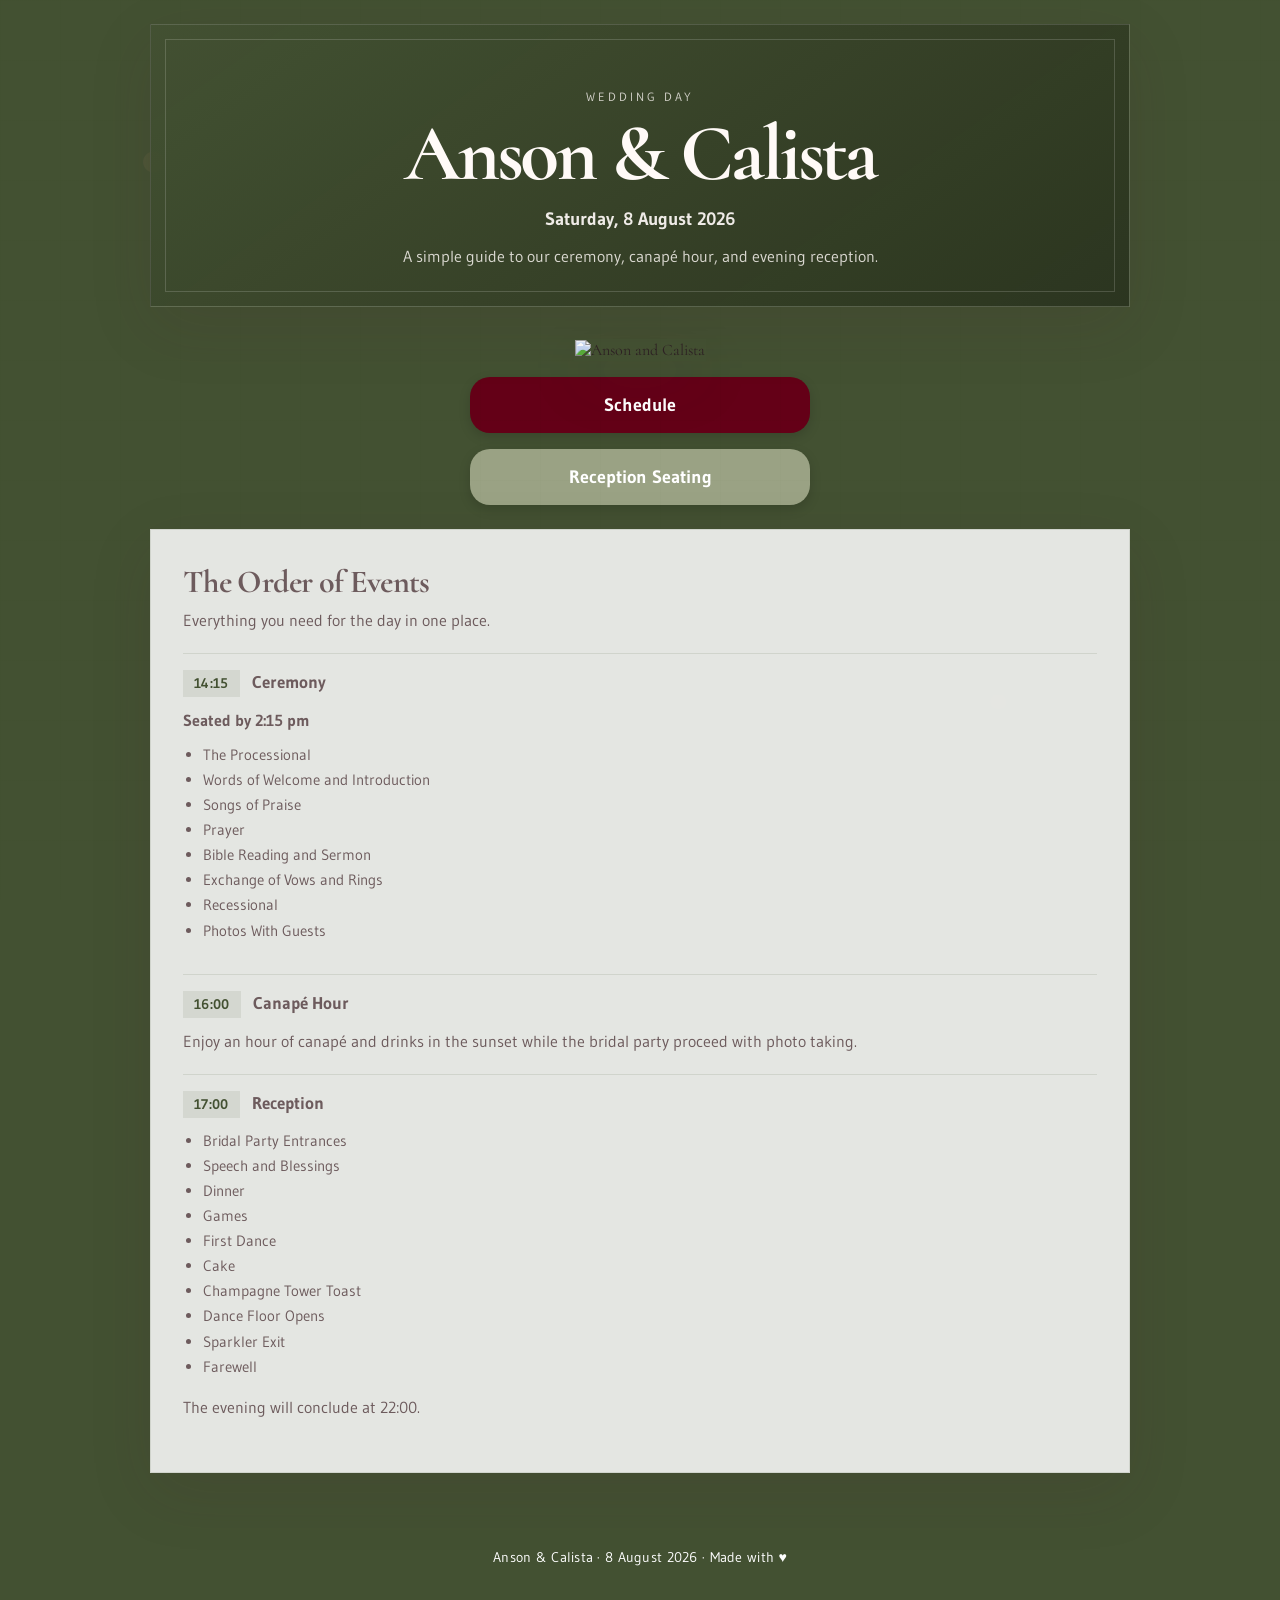
==== commit fa382a1a: "Addtional edits by Calista" ====
--- a/index.html
+++ b/index.html
@@ -4,7 +4,7 @@
 <head>
     <meta charset="UTF-8">
     <meta name="viewport" content="width=device-width, initial-scale=1.0">
-    <title>canapé hour | Anson &amp; Calista</title>
+    <title>Anson &amp; Calista Wedding</title>
     <meta name="theme-color" content="#7a2230">
     <link rel="preconnect" href="https://fonts.googleapis.com">
     <link rel="preconnect" href="https://fonts.gstatic.com" crossorigin>
@@ -24,7 +24,7 @@
         <p class="eyebrow">Wedding Day</p>
         <h1>Anson &amp; Calista</h1>
         <p class="date">Saturday, 8 August 2026</p>
-        <p class="subtitle">A simple guide to our ceremony, canapés, and evening reception.</p>
+        <p class="subtitle">A simple guide to our ceremony, canapé hour, and evening reception.</p>
     </header>
 
     <div class="hero-image-wrapper fade-in"
@@ -41,13 +41,13 @@
     <main class="container flow-layout">
         <section class="panel fade-in" style="--delay: 0s">
             <div class="section-heading">
-                <h2>The Order of Events</h2>
+                <h2 style="color: var(--muted);">The Order of Events</h2>
                 <p>Everything you need for the day in one place.</p>
             </div>
 
             <div class="schedule-item">
                 <h3><span class="time-pill">14:15</span> Ceremony</h3>
-                <p><strong>Seated by 2:15 pm</strong></p>
+                <p><strong style="color: var(--muted);">Seated by 2:15 pm</strong></p>
                 <ul
                     style="padding-left: 1.25rem; font-family: 'Gudea', sans-serif; font-size: 0.95rem; color: var(--muted); line-height: 1.65; margin-top: 0.5rem;">
                     <li>The Processional</li>
@@ -71,13 +71,15 @@
                 <h3><span class="time-pill">17:00</span> Reception</h3>
                 <ul
                     style="padding-left: 1.25rem; font-family: 'Gudea', sans-serif; font-size: 0.95rem; color: var(--muted); line-height: 1.65; margin-top: 0.5rem;">
-                    <li>Wedding Party Entrances</li>
-                    <li>Welcome Speech and Blessings</li>
+                    <li>Bridal Party Entrances</li>
+                    <li>Speech and Blessings</li>
                     <li>Dinner</li>
+                    <li>Games</li>
                     <li>First Dance</li>
-                    <li>Game</li>
                     <li>Cake</li>
-                    <li>Party</li>
+                    <li>Champagne Tower Toast</li>
+                    <li>Dance Floor Opens</li>
+                    <li>Sparkler Exit</li>
                     <li>Farewell</li>
                 </ul>
                 <p style="margin-top: 0.5rem;">The evening will conclude at 22:00.</p>
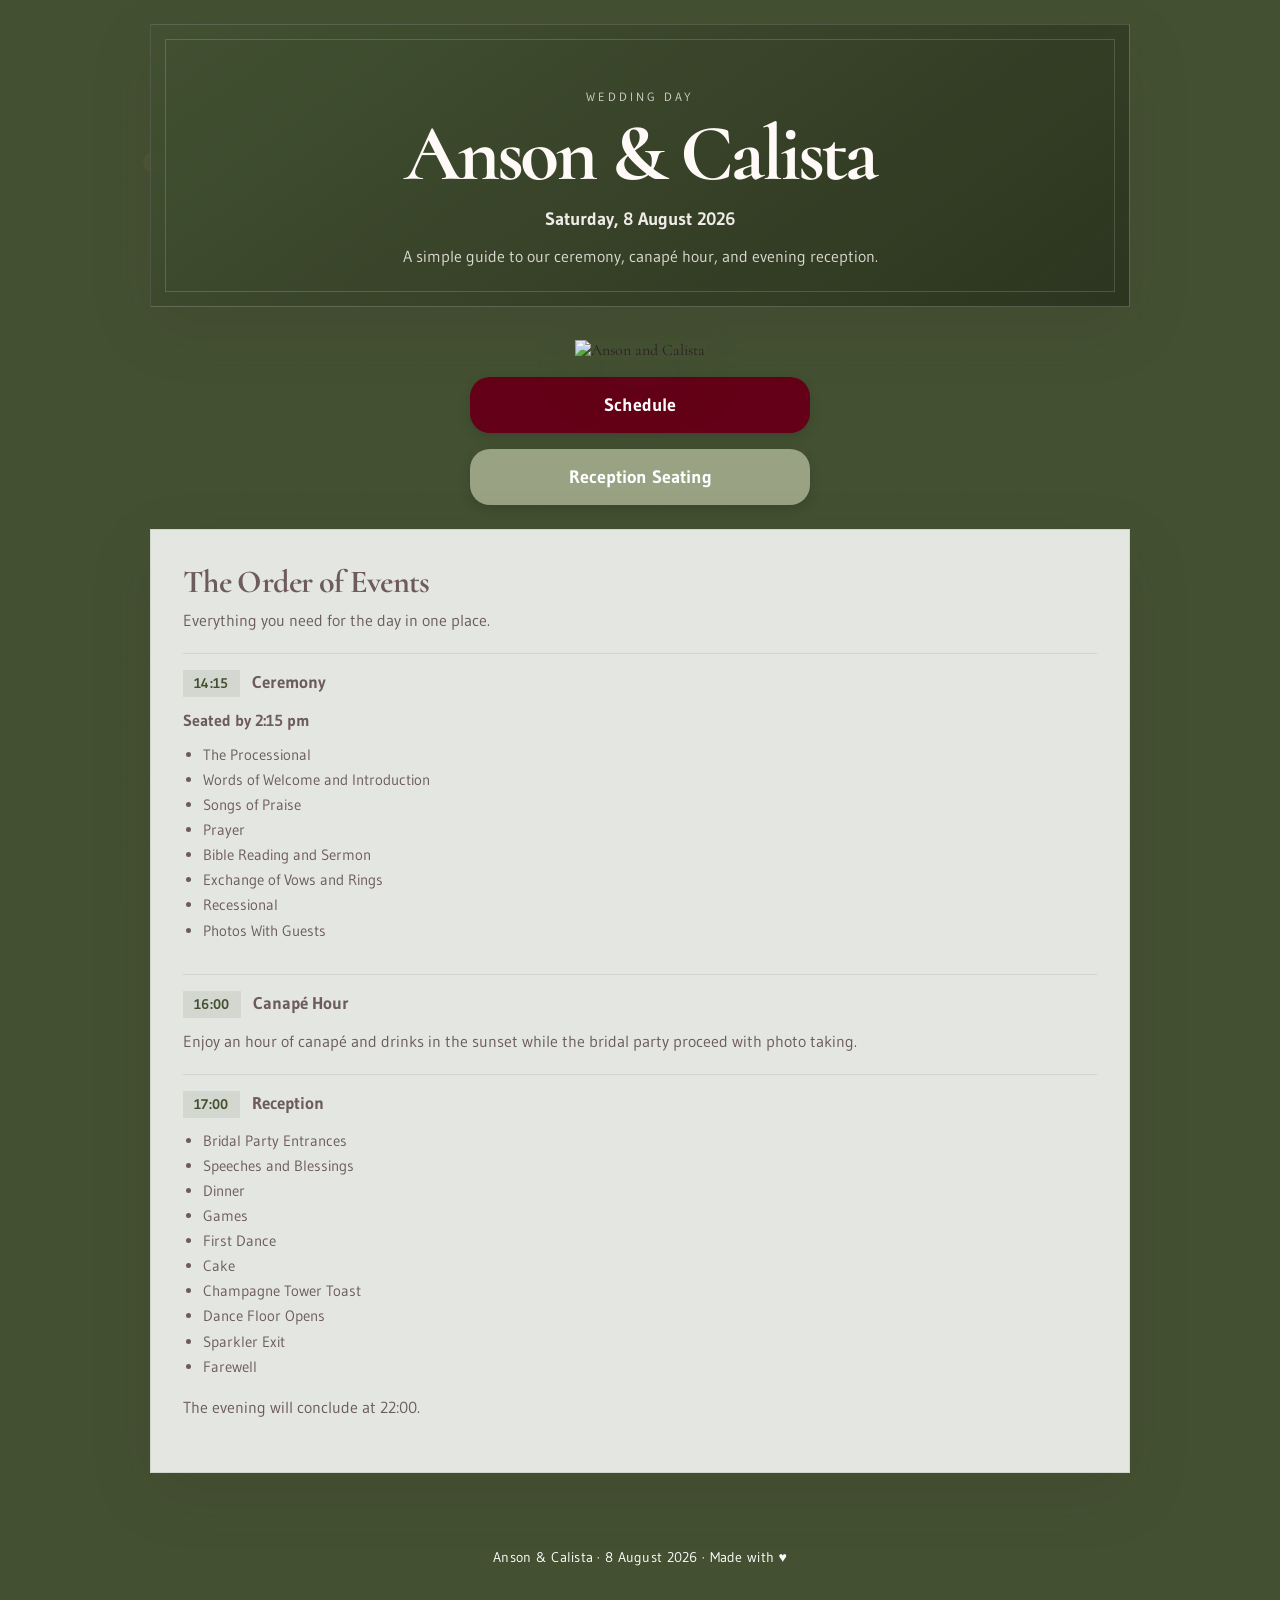
==== commit b338556a: "Fixed typo" ====
--- a/index.html
+++ b/index.html
@@ -72,7 +72,7 @@
                 <ul
                     style="padding-left: 1.25rem; font-family: 'Gudea', sans-serif; font-size: 0.95rem; color: var(--muted); line-height: 1.65; margin-top: 0.5rem;">
                     <li>Bridal Party Entrances</li>
-                    <li>Speech and Blessings</li>
+                    <li>Speeches and Blessings</li>
                     <li>Dinner</li>
                     <li>Games</li>
                     <li>First Dance</li>
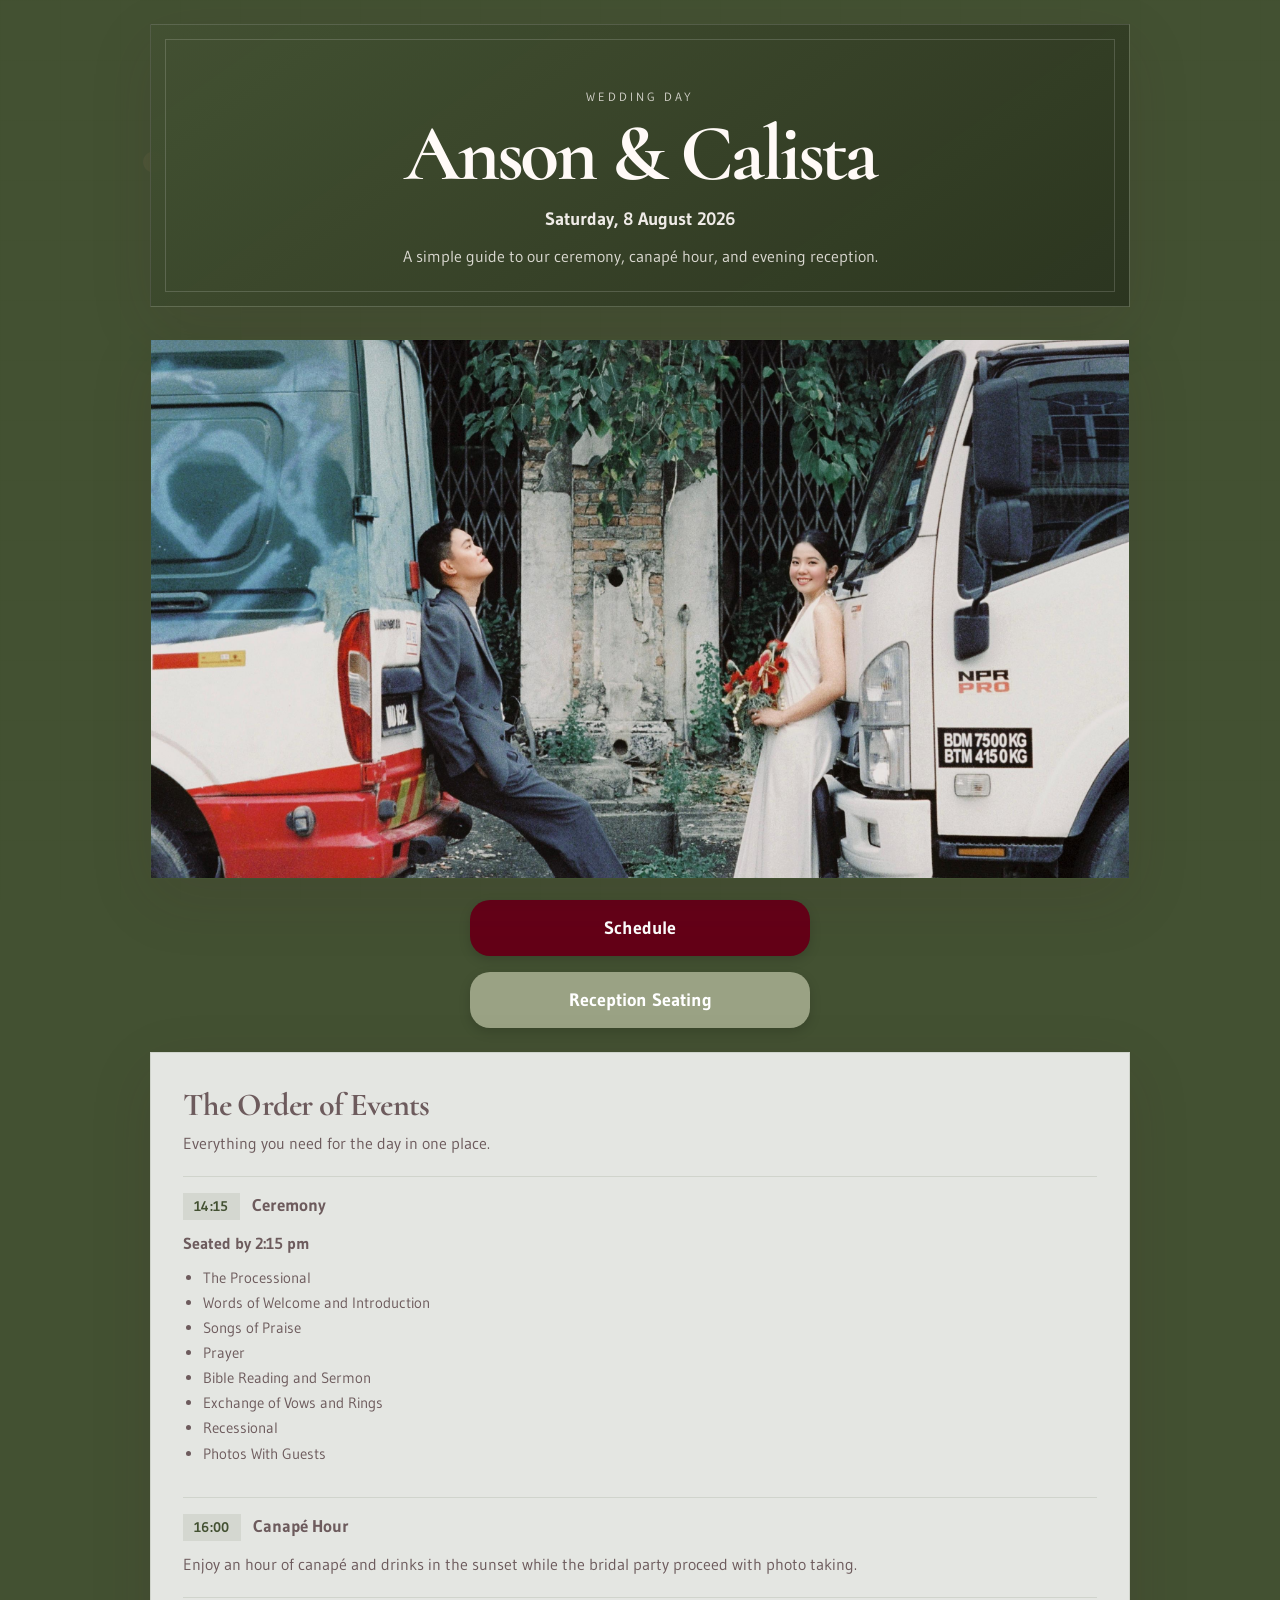
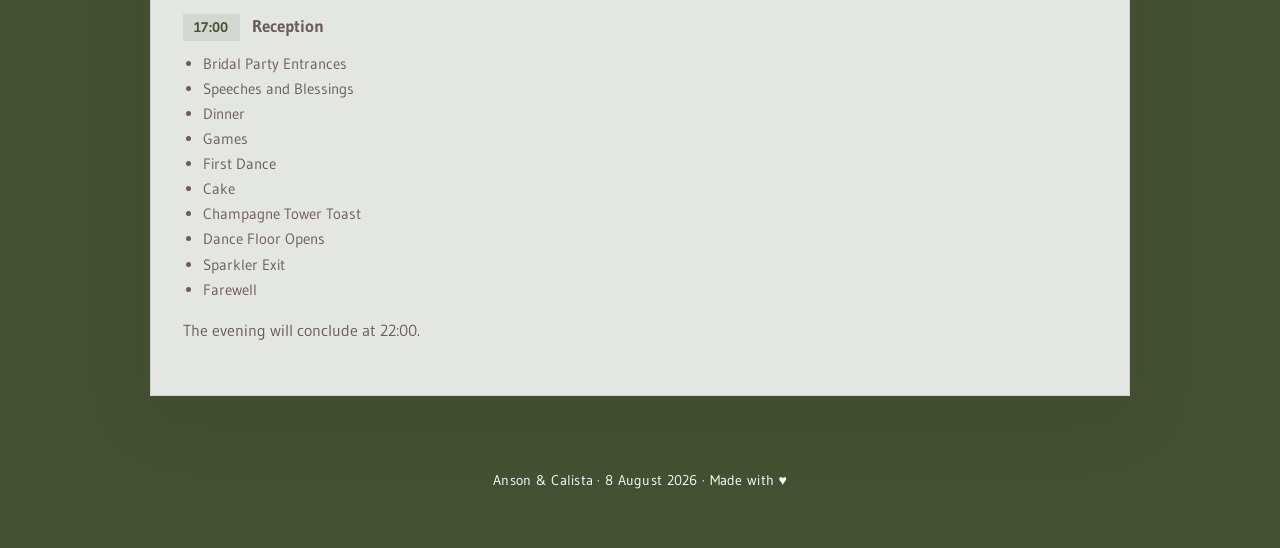
==== commit 443ecc1e: "Make Anson and Calista's site standalone Copy the images it used from the parent site, keep only the" ====
--- a/index.html
+++ b/index.html
@@ -29,7 +29,7 @@
 
     <div class="hero-image-wrapper fade-in"
         style="margin: 2rem auto 0; width: min(100% - 2rem, 980px); text-align: center;">
-        <img src="../images/ansoncalistahero.jpeg" alt="Anson and Calista"
+        <img src="images/ansoncalistahero.jpeg" alt="Anson and Calista"
             style="width: 100%; max-height: 60vh; object-fit: cover; box-shadow: var(--shadow); border: 1px solid var(--border);">
     </div>
 
@@ -91,7 +91,7 @@
         <span>Anson &amp; Calista &middot; 8 August 2026 &middot; Made with</span> <i class="footer-heart">&hearts;</i>
     </footer>
 
-    <script src="../translations.js"></script>
+    <script src="translations.js"></script>
     <script>
         // â”€â”€ Scroll fade-in â”€â”€
         (function () {
--- a/style.css
+++ b/style.css
@@ -67,7 +67,7 @@
     justify-content: flex-start;
     background-image:
         linear-gradient(180deg, rgba(33, 18, 16, 0.08) 0%, rgba(33, 18, 16, 0.52) 100%),
-        url("../images/CarmenVitou39.JPG");
+        url("images/CarmenVitou39.JPG");
     background-size: cover;
     background-position: center center;
 }
@@ -1020,7 +1020,7 @@
         background-position: center top;
         background-image:
             linear-gradient(180deg, rgba(33, 18, 16, 0.12) 0%, rgba(33, 18, 16, 0.62) 100%),
-            url("../images/CarmenVitou39.JPG");
+            url("images/CarmenVitou39.JPG");
     }
 
     .hero-copy {
